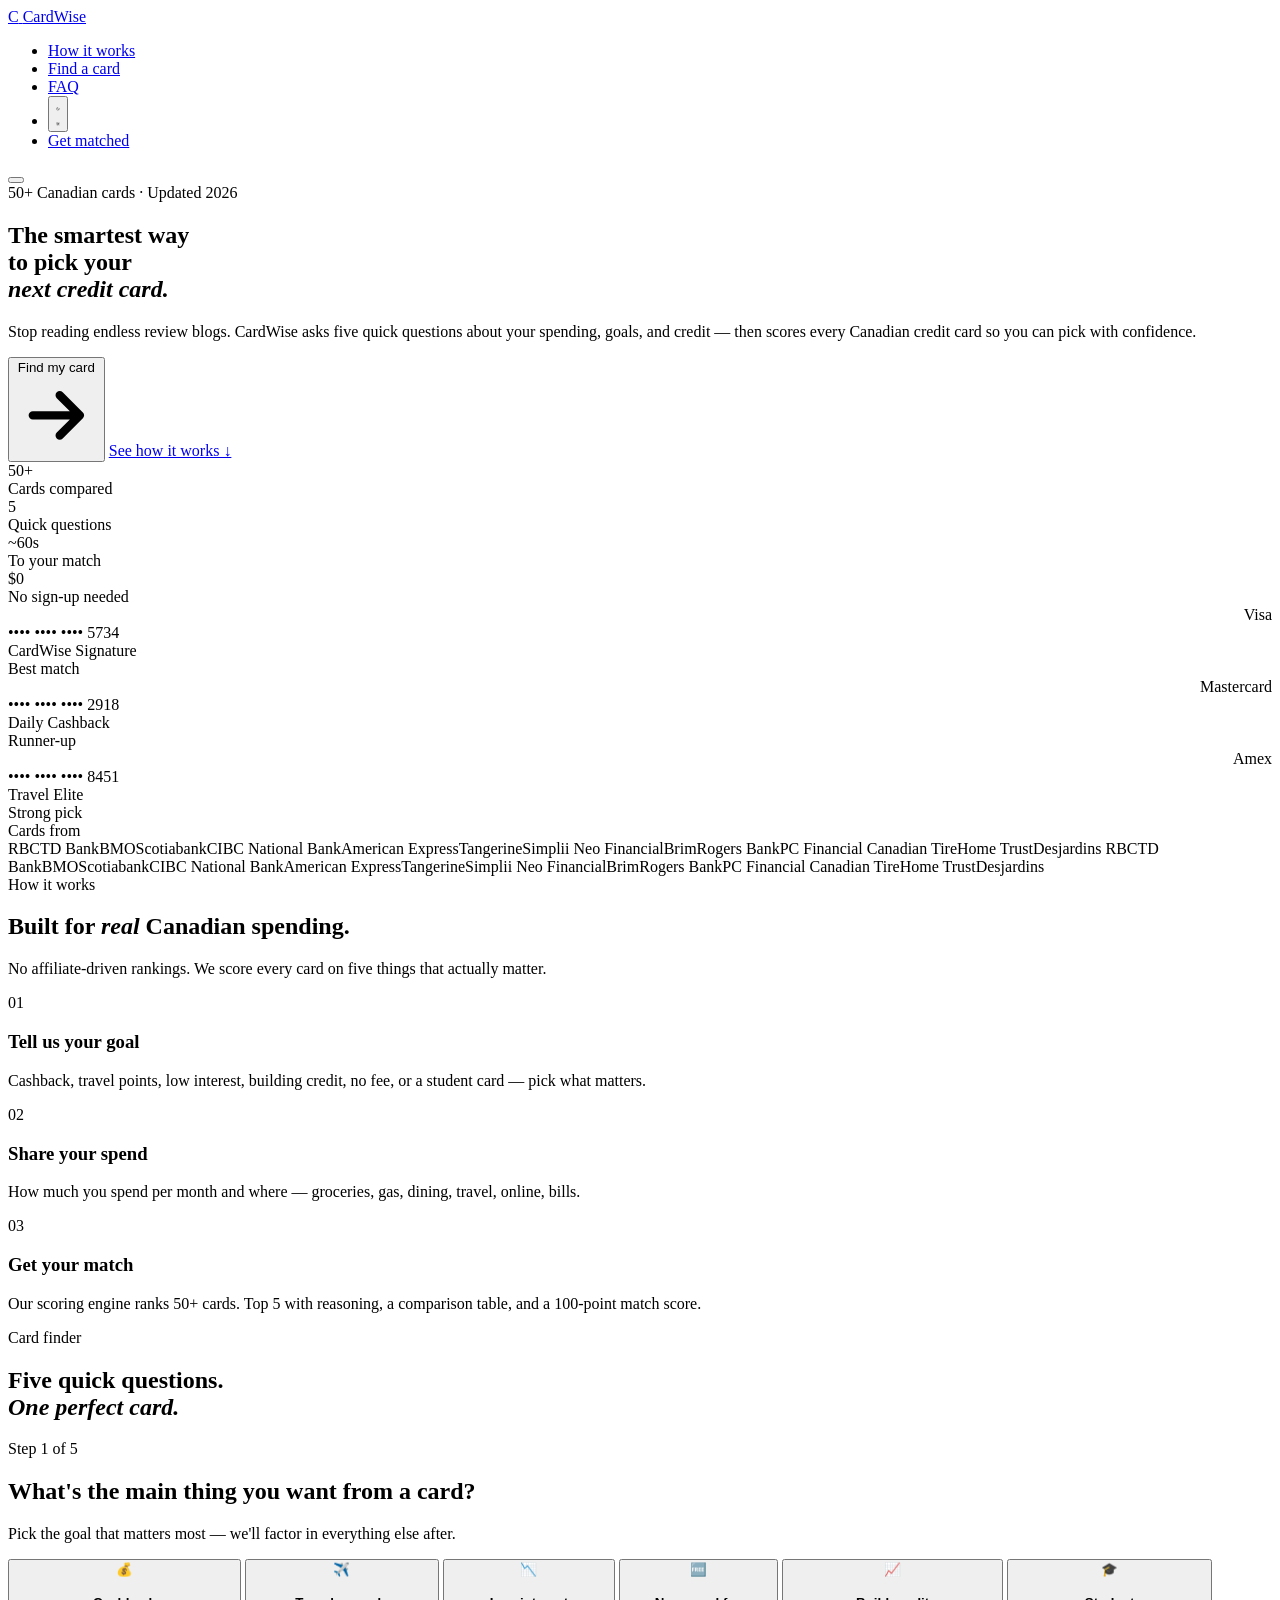
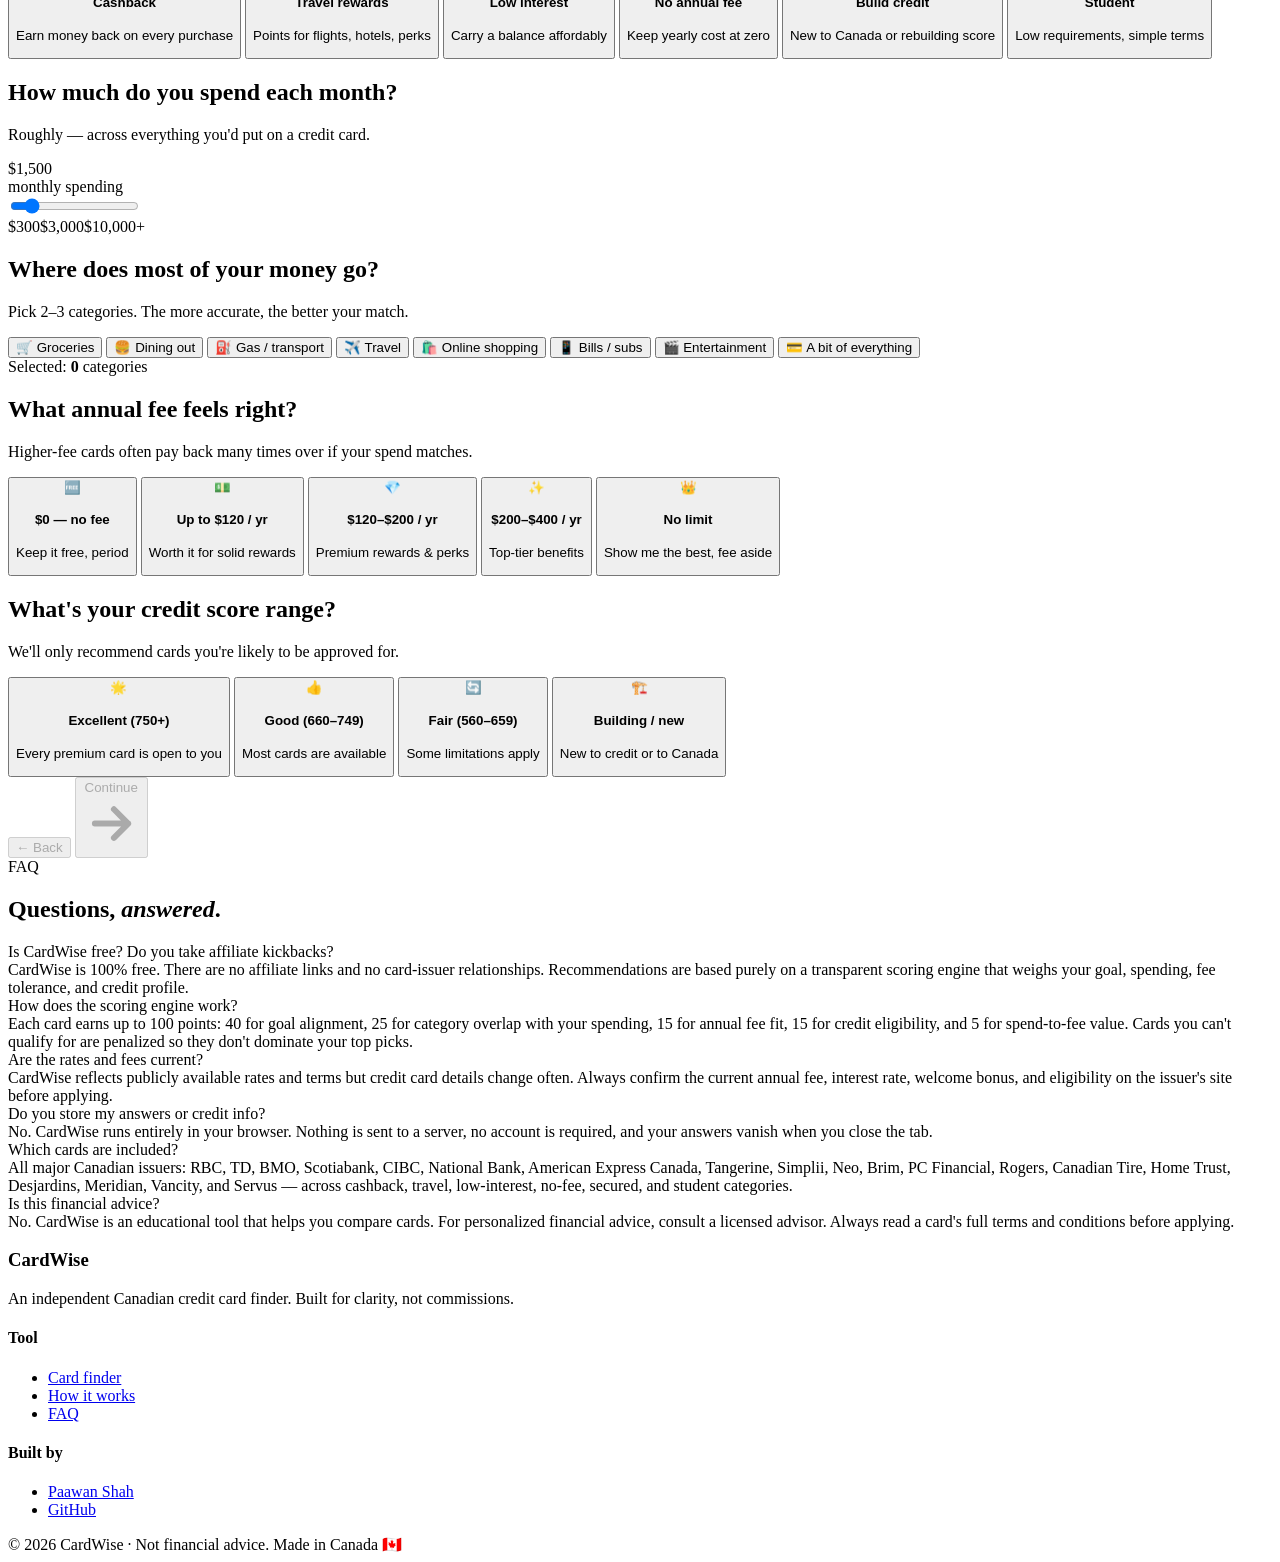
==== index.html @ 44379451 "Add landing page with 5-step wizard" ====
<!DOCTYPE html>
<html lang="en">
<head>
  <meta charset="UTF-8" />
  <meta name="viewport" content="width=device-width, initial-scale=1.0" />
  <title>CardWise — Find your perfect Canadian credit card</title>
  <meta name="description" content="CardWise pairs Canadians with the right credit card in minutes. Compare cashback, travel rewards, low interest, and no-fee cards across 50+ Canadian issuers." />
  <meta name="theme-color" content="#fbf8f3" media="(prefers-color-scheme: light)" />
  <meta name="theme-color" content="#0e0e12" media="(prefers-color-scheme: dark)" />
  <meta property="og:title" content="CardWise — Find your perfect Canadian credit card" />
  <meta property="og:description" content="A 5-step quiz that scores 50+ Canadian credit cards against your spending, goals, and credit profile." />
  <meta property="og:type" content="website" />

  <link rel="icon" type="image/svg+xml" href="favicon.svg" />

  <link rel="preconnect" href="https://fonts.googleapis.com" />
  <link rel="preconnect" href="https://fonts.gstatic.com" crossorigin />
  <link href="https://fonts.googleapis.com/css2?family=Fraunces:ital,wght@0,400;0,500;0,600;1,400;1,500&family=Inter:wght@400;500;600;700&family=JetBrains+Mono:wght@400;500&display=swap" rel="stylesheet" />

  <link rel="stylesheet" href="styles.css" />
</head>
<body>
  <div class="blob blob-1"></div>
  <div class="blob blob-2"></div>
  <div class="blob blob-3"></div>

  <!-- ============ NAV ============ -->
  <header class="nav">
    <div class="nav-inner">
      <a href="#" class="brand">
        <span class="brand-mark">C</span>
        <span>CardWise</span>
      </a>

      <nav>
        <ul class="nav-links" id="navLinks">
          <li><a href="#how">How it works</a></li>
          <li><a href="#wizard">Find a card</a></li>
          <li><a href="#faq">FAQ</a></li>
          <li>
            <button class="theme-toggle" id="themeToggle" aria-label="Toggle dark mode">
              <svg class="moon" viewBox="0 0 24 24" fill="none" stroke="currentColor" stroke-width="2" stroke-linecap="round" stroke-linejoin="round"><path d="M21 12.79A9 9 0 1 1 11.21 3 7 7 0 0 0 21 12.79z"/></svg>
              <svg class="sun" viewBox="0 0 24 24" fill="none" stroke="currentColor" stroke-width="2" stroke-linecap="round" stroke-linejoin="round"><circle cx="12" cy="12" r="4"/><path d="M12 2v2M12 20v2M4.93 4.93l1.41 1.41M17.66 17.66l1.41 1.41M2 12h2M20 12h2M4.93 19.07l1.41-1.41M17.66 6.34l1.41-1.41"/></svg>
            </button>
          </li>
          <li><a href="#wizard" class="nav-cta" data-scroll="wizard">Get matched</a></li>
        </ul>
      </nav>

      <button class="menu-btn" id="menuBtn" aria-label="Open menu">
        <span></span><span></span><span></span>
      </button>
    </div>
  </header>

  <!-- ============ HERO ============ -->
  <section class="hero container">
    <div class="hero-grid">
      <div>
        <span class="hero-eyebrow">
          <span class="dot"></span> 50+ Canadian cards · Updated 2026
        </span>
        <h1>The smartest way<br/>to pick your<br/><em>next credit card.</em></h1>
        <p class="lead">
          Stop reading endless review blogs. CardWise asks five quick questions about your spending, goals, and credit — then scores every Canadian credit card so you can pick with confidence.
        </p>
        <div class="hero-actions">
          <button class="btn-primary" data-scroll="wizard">
            Find my card
            <svg viewBox="0 0 24 24" fill="none" stroke="currentColor" stroke-width="2.5" stroke-linecap="round" stroke-linejoin="round"><path d="M5 12h14M13 6l6 6-6 6"/></svg>
          </button>
          <a href="#how" class="btn-ghost">See how it works ↓</a>
        </div>
        <div class="hero-stats">
          <div class="stat"><div class="num">50+</div><div class="label">Cards compared</div></div>
          <div class="stat"><div class="num">5</div><div class="label">Quick questions</div></div>
          <div class="stat"><div class="num">~60s</div><div class="label">To your match</div></div>
          <div class="stat"><div class="num">$0</div><div class="label">No sign-up needed</div></div>
        </div>
      </div>

      <div class="card-stack">
        <div class="cc">
          <div style="display:flex;justify-content:space-between;align-items:flex-start;">
            <div class="cc-chip"></div>
            <div class="cc-net">Visa</div>
          </div>
          <div class="cc-num">•••• •••• •••• 5734</div>
          <div>
            <div class="cc-name">CardWise Signature</div>
            <div class="cc-issuer">Best match</div>
          </div>
        </div>
        <div class="cc">
          <div style="display:flex;justify-content:space-between;align-items:flex-start;">
            <div class="cc-chip"></div>
            <div class="cc-net">Mastercard</div>
          </div>
          <div class="cc-num">•••• •••• •••• 2918</div>
          <div>
            <div class="cc-name">Daily Cashback</div>
            <div class="cc-issuer">Runner-up</div>
          </div>
        </div>
        <div class="cc">
          <div style="display:flex;justify-content:space-between;align-items:flex-start;">
            <div class="cc-chip"></div>
            <div class="cc-net">Amex</div>
          </div>
          <div class="cc-num">•••• •••• •••• 8451</div>
          <div>
            <div class="cc-name">Travel Elite</div>
            <div class="cc-issuer">Strong pick</div>
          </div>
        </div>
      </div>
    </div>
  </section>

  <!-- ============ TRUST STRIP ============ -->
  <div class="trust">
    <div class="trust-inner">
      <span class="trust-label">Cards from</span>
      <div class="trust-marquee">
        <div class="trust-track">
          <span>RBC</span><span>TD Bank</span><span>BMO</span><span>Scotiabank</span><span>CIBC</span>
          <span>National Bank</span><span>American Express</span><span>Tangerine</span><span>Simplii</span>
          <span>Neo Financial</span><span>Brim</span><span>Rogers Bank</span><span>PC Financial</span>
          <span>Canadian Tire</span><span>Home Trust</span><span>Desjardins</span>
          <span>RBC</span><span>TD Bank</span><span>BMO</span><span>Scotiabank</span><span>CIBC</span>
          <span>National Bank</span><span>American Express</span><span>Tangerine</span><span>Simplii</span>
          <span>Neo Financial</span><span>Brim</span><span>Rogers Bank</span><span>PC Financial</span>
          <span>Canadian Tire</span><span>Home Trust</span><span>Desjardins</span>
        </div>
      </div>
    </div>
  </div>

  <!-- ============ HOW IT WORKS ============ -->
  <section class="section" id="how">
    <div class="container">
      <div class="section-head">
        <span class="section-tag">How it works</span>
        <h2>Built for <em>real</em> Canadian spending.</h2>
        <p>No affiliate-driven rankings. We score every card on five things that actually matter.</p>
      </div>
      <div class="steps-grid">
        <div class="step-card">
          <div class="num">01</div>
          <h3>Tell us your goal</h3>
          <p>Cashback, travel points, low interest, building credit, no fee, or a student card — pick what matters.</p>
        </div>
        <div class="step-card">
          <div class="num">02</div>
          <h3>Share your spend</h3>
          <p>How much you spend per month and where — groceries, gas, dining, travel, online, bills.</p>
        </div>
        <div class="step-card">
          <div class="num">03</div>
          <h3>Get your match</h3>
          <p>Our scoring engine ranks 50+ cards. Top 5 with reasoning, a comparison table, and a 100-point match score.</p>
        </div>
      </div>
    </div>
  </section>

  <!-- ============ WIZARD ============ -->
  <section class="wizard-section" id="wizard">
    <div class="container">
      <div class="section-head">
        <span class="section-tag">Card finder</span>
        <h2>Five quick questions.<br/><em>One perfect card.</em></h2>
      </div>

      <div class="wizard-shell">
        <div class="wizard-card" id="wizardSection">
          <div class="wizard-head">
            <span class="step-pill" id="stepLabel">Step 1 of 5</span>
            <div class="step-trail" id="stepTrail"></div>
          </div>

          <div class="wizard-body">
            <!-- Step 1: Goal -->
            <div class="wstep active" data-step="1">
              <h2>What's the main thing you want from a card?</h2>
              <p class="help">Pick the goal that matters most — we'll factor in everything else after.</p>
              <div class="tile-grid" data-tile-group="goal">
                <button type="button" class="tile" data-value="cashback"><span class="icon">💰</span><h4>Cashback</h4><p>Earn money back on every purchase</p></button>
                <button type="button" class="tile" data-value="travel"><span class="icon">✈️</span><h4>Travel rewards</h4><p>Points for flights, hotels, perks</p></button>
                <button type="button" class="tile" data-value="low_interest"><span class="icon">📉</span><h4>Low interest</h4><p>Carry a balance affordably</p></button>
                <button type="button" class="tile" data-value="no_fee"><span class="icon">🆓</span><h4>No annual fee</h4><p>Keep yearly cost at zero</p></button>
                <button type="button" class="tile" data-value="build_credit"><span class="icon">📈</span><h4>Build credit</h4><p>New to Canada or rebuilding score</p></button>
                <button type="button" class="tile" data-value="student"><span class="icon">🎓</span><h4>Student</h4><p>Low requirements, simple terms</p></button>
              </div>
            </div>

            <!-- Step 2: Spend -->
            <div class="wstep" data-step="2">
              <h2>How much do you spend each month?</h2>
              <p class="help">Roughly — across everything you'd put on a credit card.</p>
              <div class="slider-block">
                <div class="figure" id="spendValue">$1,500</div>
                <div class="figure-label">monthly spending</div>
                <input type="range" min="300" max="10000" step="100" value="1500" class="range" id="spendRange" />
                <div class="slider-marks"><span>$300</span><span>$3,000</span><span>$10,000+</span></div>
              </div>
            </div>

            <!-- Step 3: Categories -->
            <div class="wstep" data-step="3">
              <h2>Where does most of your money go?</h2>
              <p class="help">Pick 2–3 categories. The more accurate, the better your match.</p>
              <div class="chip-grid" data-chip-group="categories">
                <button type="button" class="chip" data-value="groceries"><span class="icon">🛒</span> Groceries</button>
                <button type="button" class="chip" data-value="dining"><span class="icon">🍔</span> Dining out</button>
                <button type="button" class="chip" data-value="gas"><span class="icon">⛽</span> Gas / transport</button>
                <button type="button" class="chip" data-value="travel"><span class="icon">✈️</span> Travel</button>
                <button type="button" class="chip" data-value="online"><span class="icon">🛍️</span> Online shopping</button>
                <button type="button" class="chip" data-value="bills"><span class="icon">📱</span> Bills / subs</button>
                <button type="button" class="chip" data-value="entertainment"><span class="icon">🎬</span> Entertainment</button>
                <button type="button" class="chip" data-value="general"><span class="icon">💳</span> A bit of everything</button>
              </div>
              <div class="chip-counter">Selected: <b id="chipCount">0</b> categories</div>
            </div>

            <!-- Step 4: Fee -->
            <div class="wstep" data-step="4">
              <h2>What annual fee feels right?</h2>
              <p class="help">Higher-fee cards often pay back many times over if your spend matches.</p>
              <div class="tile-grid" data-tile-group="fee">
                <button type="button" class="tile" data-value="0"><span class="icon">🆓</span><h4>$0 — no fee</h4><p>Keep it free, period</p></button>
                <button type="button" class="tile" data-value="120"><span class="icon">💵</span><h4>Up to $120 / yr</h4><p>Worth it for solid rewards</p></button>
                <button type="button" class="tile" data-value="200"><span class="icon">💎</span><h4>$120–$200 / yr</h4><p>Premium rewards & perks</p></button>
                <button type="button" class="tile" data-value="400"><span class="icon">✨</span><h4>$200–$400 / yr</h4><p>Top-tier benefits</p></button>
                <button type="button" class="tile" data-value="999"><span class="icon">👑</span><h4>No limit</h4><p>Show me the best, fee aside</p></button>
              </div>
            </div>

            <!-- Step 5: Credit -->
            <div class="wstep" data-step="5">
              <h2>What's your credit score range?</h2>
              <p class="help">We'll only recommend cards you're likely to be approved for.</p>
              <div class="tile-grid" data-tile-group="credit">
                <button type="button" class="tile" data-value="excellent"><span class="icon">🌟</span><h4>Excellent (750+)</h4><p>Every premium card is open to you</p></button>
                <button type="button" class="tile" data-value="good"><span class="icon">👍</span><h4>Good (660–749)</h4><p>Most cards are available</p></button>
                <button type="button" class="tile" data-value="fair"><span class="icon">🔄</span><h4>Fair (560–659)</h4><p>Some limitations apply</p></button>
                <button type="button" class="tile" data-value="building"><span class="icon">🏗️</span><h4>Building / new</h4><p>New to credit or to Canada</p></button>
              </div>
            </div>
          </div>

          <div class="wizard-foot">
            <button class="btn-back-w" id="backBtn" disabled>← Back</button>
            <button class="btn-next-w" id="nextBtn" disabled>
              Continue
              <svg viewBox="0 0 24 24" fill="none" stroke="currentColor" stroke-width="2.5" stroke-linecap="round" stroke-linejoin="round"><path d="M5 12h14M13 6l6 6-6 6"/></svg>
            </button>
          </div>
        </div>

        <!-- Results -->
        <div class="results-section" id="resultsSection"></div>
      </div>
    </div>
  </section>

  <!-- ============ FAQ ============ -->
  <section class="section" id="faq">
    <div class="container">
      <div class="section-head">
        <span class="section-tag">FAQ</span>
        <h2>Questions, <em>answered</em>.</h2>
      </div>
      <div class="faq-grid">
        <div class="faq-item">
          <div class="faq-q">Is CardWise free? Do you take affiliate kickbacks?</div>
          <div class="faq-a">CardWise is 100% free. There are no affiliate links and no card-issuer relationships. Recommendations are based purely on a transparent scoring engine that weighs your goal, spending, fee tolerance, and credit profile.</div>
        </div>
        <div class="faq-item">
          <div class="faq-q">How does the scoring engine work?</div>
          <div class="faq-a">Each card earns up to 100 points: 40 for goal alignment, 25 for category overlap with your spending, 15 for annual fee fit, 15 for credit eligibility, and 5 for spend-to-fee value. Cards you can't qualify for are penalized so they don't dominate your top picks.</div>
        </div>
        <div class="faq-item">
          <div class="faq-q">Are the rates and fees current?</div>
          <div class="faq-a">CardWise reflects publicly available rates and terms but credit card details change often. Always confirm the current annual fee, interest rate, welcome bonus, and eligibility on the issuer's site before applying.</div>
        </div>
        <div class="faq-item">
          <div class="faq-q">Do you store my answers or credit info?</div>
          <div class="faq-a">No. CardWise runs entirely in your browser. Nothing is sent to a server, no account is required, and your answers vanish when you close the tab.</div>
        </div>
        <div class="faq-item">
          <div class="faq-q">Which cards are included?</div>
          <div class="faq-a">All major Canadian issuers: RBC, TD, BMO, Scotiabank, CIBC, National Bank, American Express Canada, Tangerine, Simplii, Neo, Brim, PC Financial, Rogers, Canadian Tire, Home Trust, Desjardins, Meridian, Vancity, and Servus — across cashback, travel, low-interest, no-fee, secured, and student categories.</div>
        </div>
        <div class="faq-item">
          <div class="faq-q">Is this financial advice?</div>
          <div class="faq-a">No. CardWise is an educational tool that helps you compare cards. For personalized financial advice, consult a licensed advisor. Always read a card's full terms and conditions before applying.</div>
        </div>
      </div>
    </div>
  </section>

  <!-- ============ FOOTER ============ -->
  <footer>
    <div class="container">
      <div class="footer-grid">
        <div class="footer-brand">
          <h3>CardWise</h3>
          <p>An independent Canadian credit card finder. Built for clarity, not commissions.</p>
        </div>
        <div class="footer-col">
          <h4>Tool</h4>
          <ul>
            <li><a href="#wizard">Card finder</a></li>
            <li><a href="#how">How it works</a></li>
            <li><a href="#faq">FAQ</a></li>
          </ul>
        </div>
        <div class="footer-col">
          <h4>Built by</h4>
          <ul>
            <li><a href="https://paawanshah.com">Paawan Shah</a></li>
            <li><a href="https://github.com/paawan99" target="_blank" rel="noopener">GitHub</a></li>
          </ul>
        </div>
      </div>
      <div class="footer-bottom">
        <span>© 2026 CardWise · Not financial advice.</span>
        <span>Made in Canada 🇨🇦</span>
      </div>
    </div>
  </footer>

  <script src="data.js"></script>
  <script src="app.js"></script>
</body>
</html>
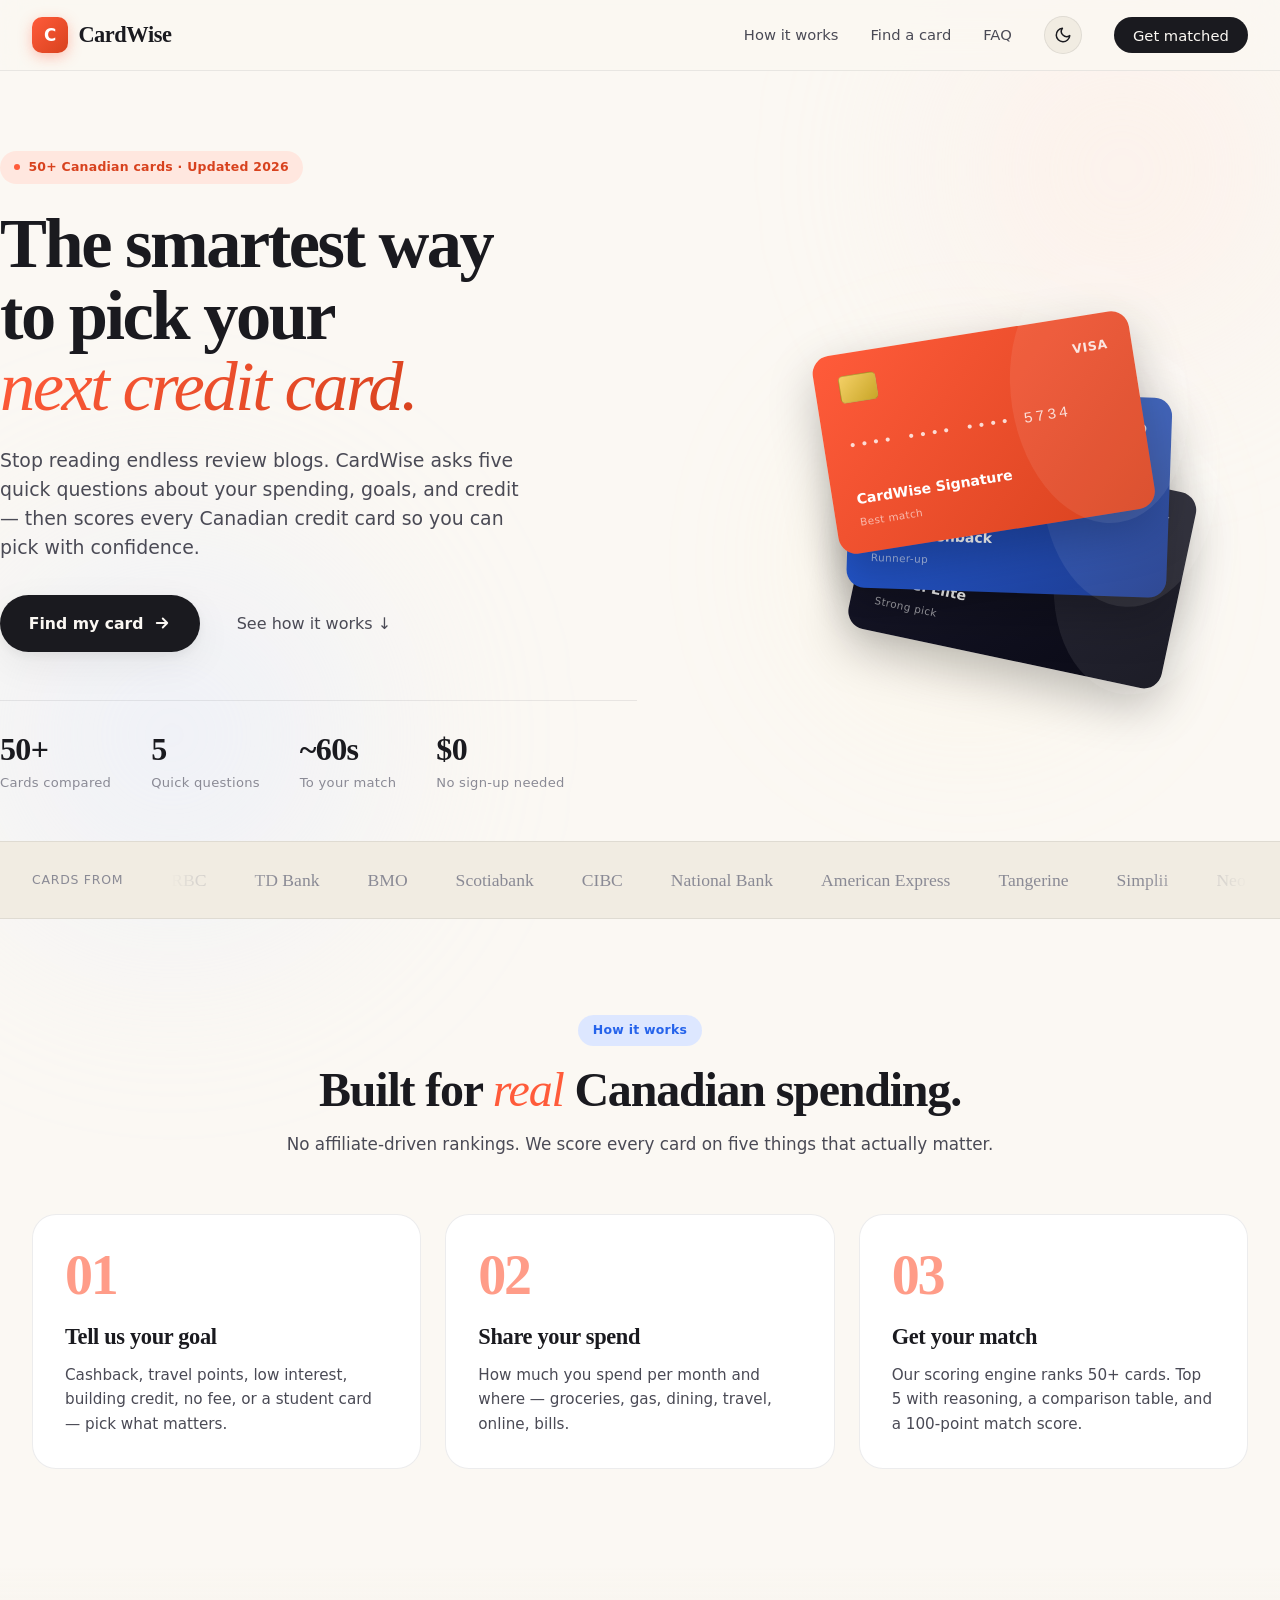
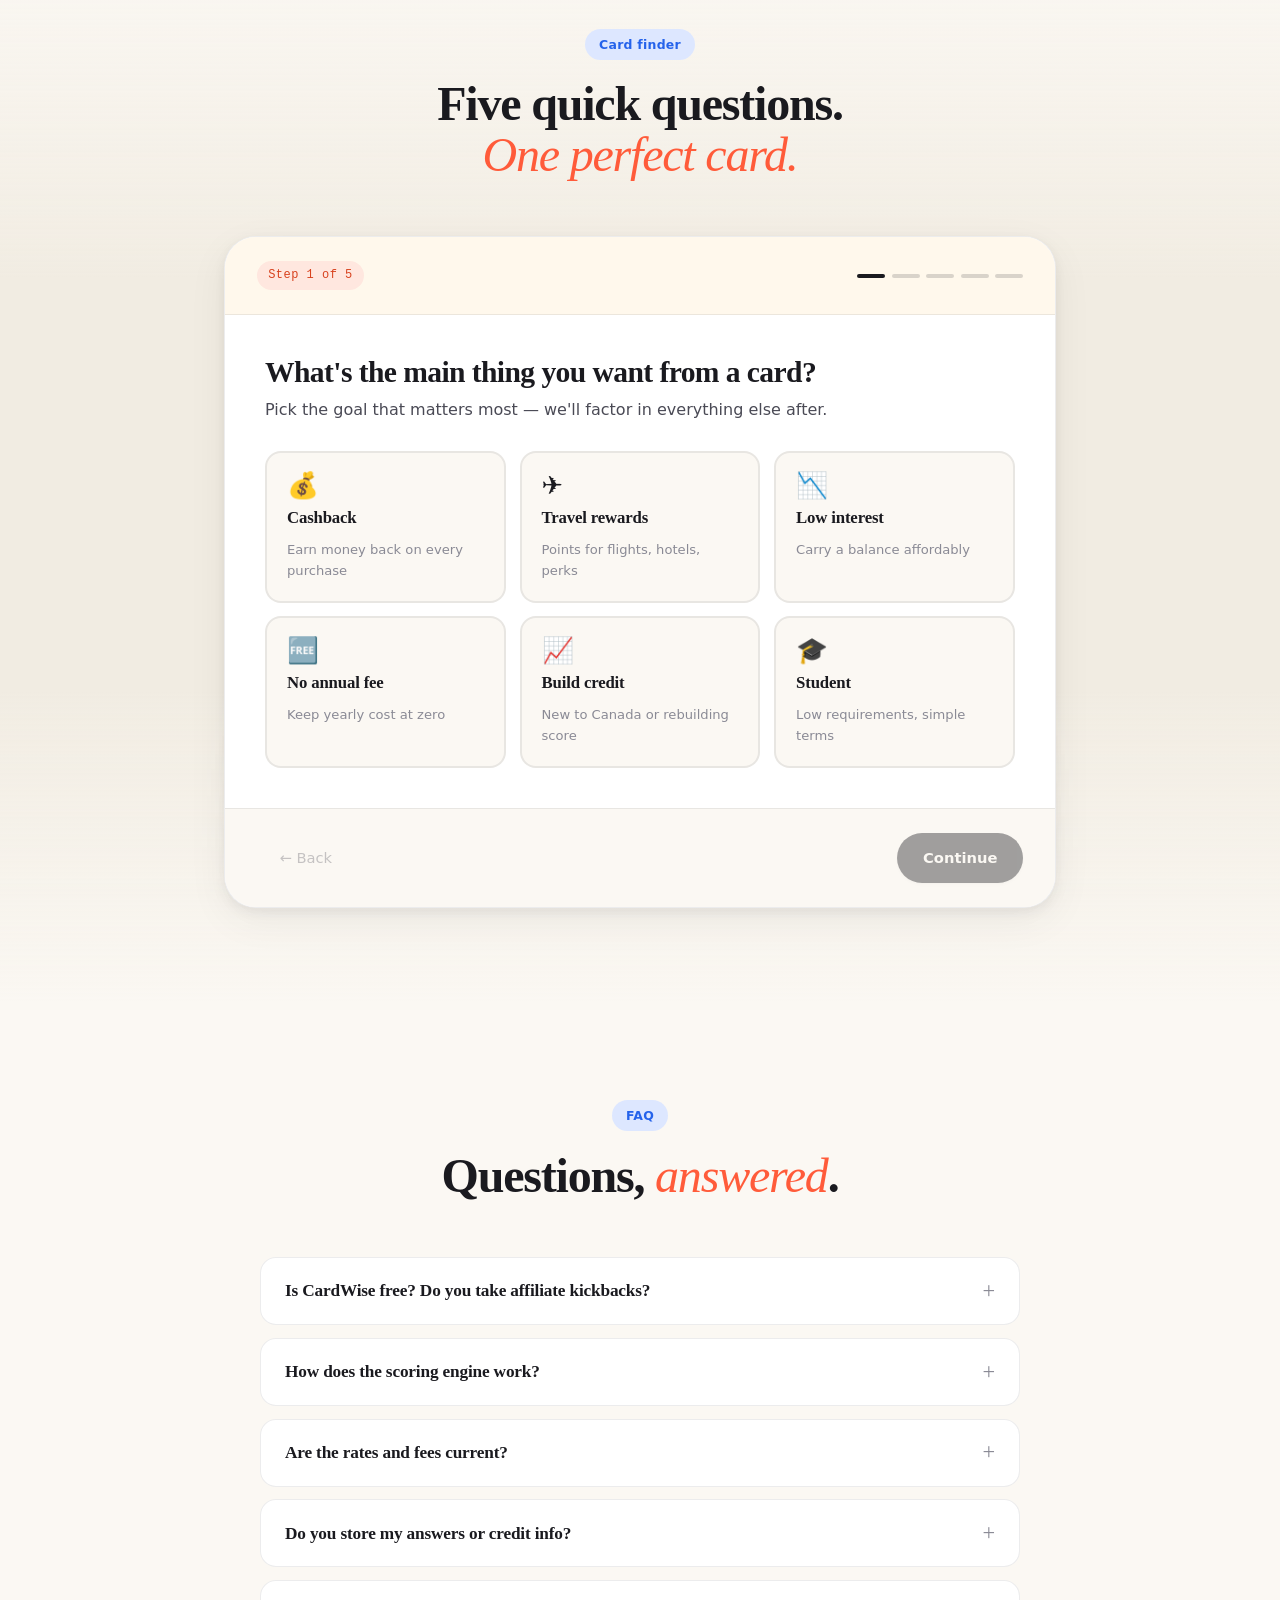
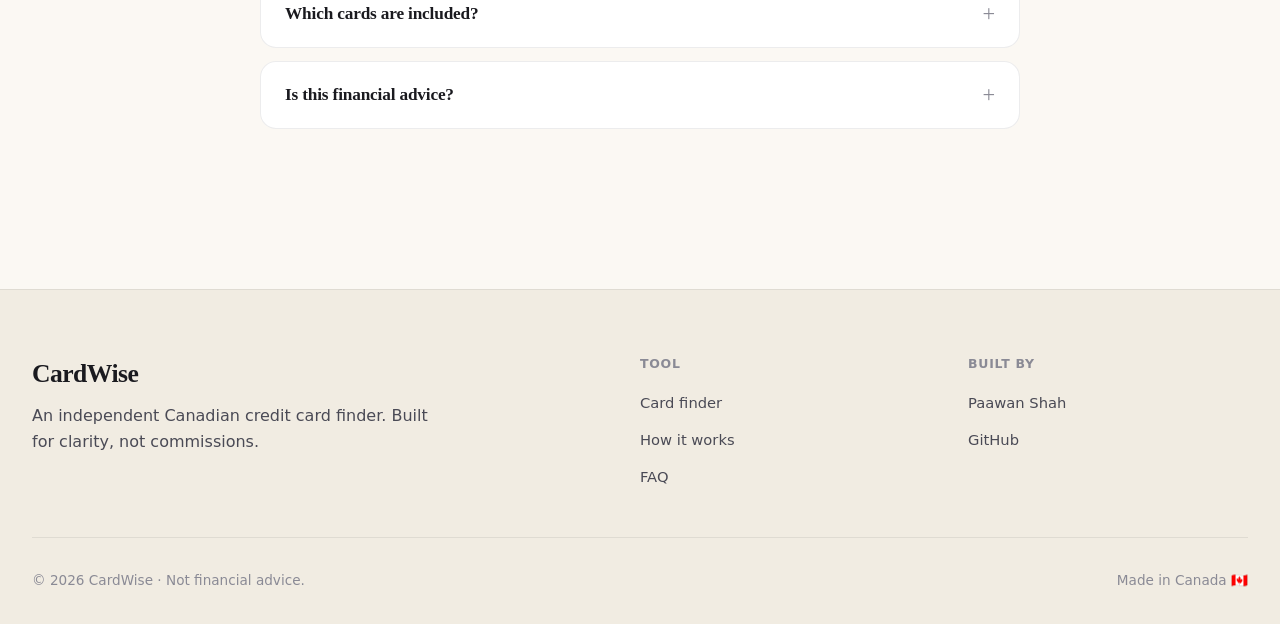
==== commit 44d0b0fa: "Fix footer link to paawanshah99.com" ====
--- a/index.html
+++ b/index.html
@@ -319,7 +319,7 @@
         <div class="footer-col">
           <h4>Built by</h4>
           <ul>
-            <li><a href="https://paawanshah.com">Paawan Shah</a></li>
+            <li><a href="https://paawanshah99.com">Paawan Shah</a></li>
             <li><a href="https://github.com/paawan99" target="_blank" rel="noopener">GitHub</a></li>
           </ul>
         </div>
--- a/styles.css
+++ b/styles.css
@@ -0,0 +1,665 @@
+/* ========================================================================
+   CardWise — Standalone Credit Card Finder
+   Redesigned UI: warm-light editorial theme + glassmorphism + dark mode
+   ======================================================================== */
+
+:root {
+  /* Light palette (default) */
+  --bg: #fbf8f3;
+  --bg-elev: #ffffff;
+  --bg-soft: #f1ece2;
+  --bg-tint: #fff8ec;
+  --ink: #1a1a1f;
+  --ink-soft: #4a4a55;
+  --ink-mute: #8a8a95;
+  --line: rgba(20, 20, 25, 0.08);
+  --line-strong: rgba(20, 20, 25, 0.16);
+
+  --brand: #ff5b3a;          /* warm coral */
+  --brand-deep: #d8421e;
+  --brand-soft: #ffe7df;
+  --accent: #2563eb;         /* royal blue */
+  --accent-soft: #dde7ff;
+  --gold: #b88a00;
+  --green: #14924d;
+  --green-soft: #d8f1e2;
+
+  --shadow-sm: 0 1px 2px rgba(20,20,25,0.05), 0 2px 6px rgba(20,20,25,0.04);
+  --shadow-md: 0 4px 12px rgba(20,20,25,0.06), 0 12px 40px rgba(20,20,25,0.06);
+  --shadow-lg: 0 12px 32px rgba(20,20,25,0.08), 0 24px 64px rgba(20,20,25,0.10);
+
+  --radius-sm: 10px;
+  --radius-md: 16px;
+  --radius-lg: 24px;
+  --radius-xl: 32px;
+
+  --font-display: "Fraunces", "Georgia", serif;
+  --font-body: "Inter", system-ui, -apple-system, "Segoe UI", sans-serif;
+  --font-mono: "JetBrains Mono", "SF Mono", monospace;
+
+  --t: cubic-bezier(0.2, 0.8, 0.2, 1);
+
+  --container: 1280px;
+}
+
+[data-theme="dark"] {
+  --bg: #0e0e12;
+  --bg-elev: #17171c;
+  --bg-soft: #1d1d24;
+  --bg-tint: #221d1a;
+  --ink: #ececf1;
+  --ink-soft: #a8a8b3;
+  --ink-mute: #686872;
+  --line: rgba(255,255,255,0.08);
+  --line-strong: rgba(255,255,255,0.16);
+  --brand-soft: #3a1c12;
+  --accent-soft: #16224a;
+  --green-soft: #143524;
+  --shadow-sm: 0 1px 2px rgba(0,0,0,0.6), 0 2px 6px rgba(0,0,0,0.4);
+  --shadow-md: 0 4px 12px rgba(0,0,0,0.5), 0 12px 40px rgba(0,0,0,0.4);
+  --shadow-lg: 0 12px 32px rgba(0,0,0,0.6), 0 24px 64px rgba(0,0,0,0.5);
+}
+
+/* ========== Reset & base ========== */
+*, *::before, *::after { margin: 0; padding: 0; box-sizing: border-box; }
+html { scroll-behavior: smooth; }
+body {
+  font-family: var(--font-body);
+  background: var(--bg);
+  color: var(--ink);
+  font-size: 16px;
+  line-height: 1.6;
+  -webkit-font-smoothing: antialiased;
+  text-rendering: optimizeLegibility;
+  overflow-x: hidden;
+  transition: background 0.4s var(--t), color 0.4s var(--t);
+}
+a { color: inherit; text-decoration: none; }
+button { font: inherit; cursor: pointer; border: none; background: none; color: inherit; }
+img, svg { display: block; max-width: 100%; }
+input, select, textarea { font: inherit; color: inherit; }
+
+::selection { background: var(--brand); color: #fff; }
+
+.container { max-width: var(--container); margin: 0 auto; padding: 0 2rem; }
+
+/* ========== Decorative blobs ========== */
+.blob {
+  position: fixed; border-radius: 50%; filter: blur(80px);
+  pointer-events: none; z-index: -1; opacity: 0.5;
+}
+.blob-1 { top: -10%; right: -8%; width: 520px; height: 520px; background: radial-gradient(circle, var(--brand-soft) 0%, transparent 70%); }
+.blob-2 { bottom: -15%; left: -10%; width: 600px; height: 600px; background: radial-gradient(circle, var(--accent-soft) 0%, transparent 70%); }
+.blob-3 { top: 40%; left: 60%; width: 400px; height: 400px; background: radial-gradient(circle, #fff0c2 0%, transparent 70%); opacity: 0.35; }
+[data-theme="dark"] .blob { opacity: 0.35; }
+
+/* ========== Navigation ========== */
+.nav {
+  position: sticky; top: 0; z-index: 100;
+  backdrop-filter: blur(20px) saturate(180%);
+  -webkit-backdrop-filter: blur(20px) saturate(180%);
+  background: color-mix(in srgb, var(--bg) 80%, transparent);
+  border-bottom: 1px solid var(--line);
+}
+.nav-inner {
+  display: flex; justify-content: space-between; align-items: center;
+  max-width: var(--container); margin: 0 auto;
+  padding: 1rem 2rem;
+}
+.brand {
+  display: flex; align-items: center; gap: 0.65rem;
+  font-family: var(--font-display); font-weight: 700; font-size: 1.4rem;
+  letter-spacing: -0.02em;
+}
+.brand-mark {
+  width: 36px; height: 36px; border-radius: 10px;
+  background: linear-gradient(135deg, var(--brand) 0%, var(--brand-deep) 100%);
+  display: grid; place-items: center; color: #fff; font-weight: 700;
+  font-family: var(--font-body); font-size: 1.05rem;
+  box-shadow: 0 4px 14px rgba(255, 91, 58, 0.35);
+}
+.nav-links { display: flex; gap: 2rem; align-items: center; list-style: none; }
+.nav-links a {
+  font-size: 0.92rem; font-weight: 500; color: var(--ink-soft);
+  transition: color 0.2s var(--t);
+}
+.nav-links a:hover { color: var(--ink); }
+.nav-cta {
+  padding: 0.6rem 1.2rem; border-radius: 999px;
+  background: var(--ink); color: var(--bg) !important;
+  font-weight: 600; font-size: 0.88rem;
+  transition: transform 0.2s var(--t), background 0.2s var(--t);
+}
+.nav-cta:hover { transform: translateY(-1px); background: var(--brand); }
+.theme-toggle {
+  width: 38px; height: 38px; border-radius: 50%;
+  background: var(--bg-soft); display: grid; place-items: center;
+  border: 1px solid var(--line); transition: all 0.3s var(--t);
+}
+.theme-toggle:hover { border-color: var(--line-strong); transform: rotate(15deg); }
+.theme-toggle svg { width: 18px; height: 18px; stroke: var(--ink); }
+.theme-toggle .sun { display: none; }
+.theme-toggle .moon { display: block; }
+[data-theme="dark"] .theme-toggle .sun { display: block; }
+[data-theme="dark"] .theme-toggle .moon { display: none; }
+
+.menu-btn { display: none; width: 32px; height: 32px; flex-direction: column; gap: 5px; }
+.menu-btn span { width: 100%; height: 2px; background: var(--ink); border-radius: 2px; transition: all 0.3s var(--t); }
+.menu-btn.open span:nth-child(1) { transform: translateY(7px) rotate(45deg); }
+.menu-btn.open span:nth-child(2) { opacity: 0; }
+.menu-btn.open span:nth-child(3) { transform: translateY(-7px) rotate(-45deg); }
+
+/* ========== Hero ========== */
+.hero { padding: 5rem 0 3rem; position: relative; }
+.hero-grid { display: grid; grid-template-columns: 1.1fr 1fr; gap: 4rem; align-items: center; }
+.hero-eyebrow {
+  display: inline-flex; align-items: center; gap: 0.5rem;
+  padding: 0.4rem 0.9rem; border-radius: 999px;
+  background: var(--brand-soft); color: var(--brand-deep);
+  font-size: 0.78rem; font-weight: 600;
+  letter-spacing: 0.02em; margin-bottom: 1.5rem;
+}
+.hero-eyebrow .dot { width: 6px; height: 6px; border-radius: 50%; background: var(--brand); animation: pulse 2s infinite; }
+@keyframes pulse { 0%,100%{opacity:1} 50%{opacity:0.4} }
+[data-theme="dark"] .hero-eyebrow { color: #ffb29a; }
+
+.hero h1 {
+  font-family: var(--font-display);
+  font-size: clamp(2.6rem, 5.5vw, 4.6rem);
+  font-weight: 600; line-height: 1.02;
+  letter-spacing: -0.035em; margin-bottom: 1.4rem;
+}
+.hero h1 em {
+  font-style: italic; font-weight: 400;
+  background: linear-gradient(135deg, var(--brand) 0%, var(--brand-deep) 100%);
+  -webkit-background-clip: text; background-clip: text;
+  -webkit-text-fill-color: transparent;
+}
+.hero p.lead {
+  font-size: 1.18rem; color: var(--ink-soft); max-width: 540px;
+  margin-bottom: 2rem; line-height: 1.55;
+}
+.hero-actions { display: flex; gap: 0.9rem; flex-wrap: wrap; align-items: center; }
+.btn-primary {
+  display: inline-flex; align-items: center; gap: 0.6rem;
+  padding: 1rem 1.8rem; border-radius: 999px;
+  background: var(--ink); color: var(--bg);
+  font-weight: 600; font-size: 0.98rem;
+  transition: all 0.25s var(--t);
+  box-shadow: var(--shadow-md);
+}
+.btn-primary:hover { transform: translateY(-2px); background: var(--brand); box-shadow: 0 8px 24px rgba(255,91,58,0.35); }
+.btn-primary svg { width: 18px; height: 18px; transition: transform 0.25s var(--t); }
+.btn-primary:hover svg { transform: translateX(3px); }
+.btn-ghost {
+  padding: 1rem 1.4rem; border-radius: 999px;
+  font-weight: 500; color: var(--ink-soft);
+  transition: color 0.2s var(--t);
+}
+.btn-ghost:hover { color: var(--ink); }
+
+.hero-stats { display: flex; gap: 2.5rem; margin-top: 3rem; padding-top: 2rem; border-top: 1px solid var(--line); }
+.stat .num {
+  font-family: var(--font-display); font-weight: 600; font-size: 2rem;
+  letter-spacing: -0.02em; line-height: 1;
+}
+.stat .label { font-size: 0.82rem; color: var(--ink-mute); margin-top: 0.4rem; letter-spacing: 0.02em; }
+
+/* Hero card stack */
+.card-stack { position: relative; height: 480px; perspective: 1200px; }
+.card-stack .cc {
+  position: absolute; top: 50%; left: 50%;
+  width: 320px; height: 200px; border-radius: 18px;
+  padding: 1.4rem 1.5rem; color: #fff;
+  display: flex; flex-direction: column; justify-content: space-between;
+  transform-origin: center;
+  box-shadow: 0 18px 48px rgba(0,0,0,0.25);
+  transition: transform 0.6s var(--t), box-shadow 0.6s var(--t);
+  font-family: var(--font-body);
+}
+.card-stack .cc::before {
+  content: ''; position: absolute; top: -25%; right: -15%;
+  width: 55%; height: 130%; border-radius: 50%;
+  background: rgba(255,255,255,0.08);
+}
+.card-stack .cc:nth-child(1) {
+  background: linear-gradient(135deg, #ff5b3a 0%, #d8421e 100%);
+  transform: translate(-50%, -50%) rotate(-9deg) translateY(-40px);
+  z-index: 3;
+}
+.card-stack .cc:nth-child(2) {
+  background: linear-gradient(135deg, #2563eb 0%, #1e3a8a 100%);
+  transform: translate(-50%, -50%) rotate(2deg) translateX(20px) translateY(20px);
+  z-index: 2;
+}
+.card-stack .cc:nth-child(3) {
+  background: linear-gradient(135deg, #1a1a2e 0%, #0a0a15 100%);
+  transform: translate(-50%, -50%) rotate(12deg) translateX(50px) translateY(80px);
+  z-index: 1;
+}
+.card-stack:hover .cc:nth-child(1) { transform: translate(-50%, -50%) rotate(-12deg) translateY(-55px) translateX(-15px); }
+.card-stack:hover .cc:nth-child(2) { transform: translate(-50%, -50%) rotate(2deg) translateX(20px) translateY(20px) translateY(-5px); }
+.card-stack:hover .cc:nth-child(3) { transform: translate(-50%, -50%) rotate(15deg) translateX(70px) translateY(95px); }
+
+.cc-chip { width: 38px; height: 28px; border-radius: 5px;
+  background: linear-gradient(135deg, #f4d066 0%, #c9a628 100%); border: 1px solid rgba(0,0,0,0.15); }
+.cc-net { font-size: 0.78rem; font-weight: 700; letter-spacing: 0.05em; opacity: 0.85; text-transform: uppercase; }
+.cc-num { font-family: var(--font-mono); font-size: 0.95rem; opacity: 0.8; letter-spacing: 0.18em; }
+.cc-name { font-size: 0.88rem; font-weight: 600; }
+.cc-issuer { font-size: 0.65rem; opacity: 0.6; letter-spacing: 0.04em; margin-top: 0.2rem; }
+
+/* ========== Trust strip ========== */
+.trust {
+  padding: 1.5rem 0;
+  background: var(--bg-soft);
+  border-top: 1px solid var(--line);
+  border-bottom: 1px solid var(--line);
+  overflow: hidden;
+}
+.trust-inner { display: flex; align-items: center; gap: 3rem; max-width: var(--container); margin: 0 auto; padding: 0 2rem; }
+.trust-label { font-size: 0.78rem; color: var(--ink-mute); letter-spacing: 0.06em; text-transform: uppercase; flex-shrink: 0; }
+.trust-marquee {
+  flex: 1; overflow: hidden;
+  mask-image: linear-gradient(to right, transparent, #000 10%, #000 90%, transparent);
+  -webkit-mask-image: linear-gradient(to right, transparent, #000 10%, #000 90%, transparent);
+}
+.trust-track { display: flex; gap: 3rem; animation: marquee 28s linear infinite; width: max-content; }
+.trust-track span {
+  font-family: var(--font-display); font-size: 1.1rem; font-weight: 500;
+  color: var(--ink-mute); white-space: nowrap;
+}
+@keyframes marquee { from { transform: translateX(0); } to { transform: translateX(-50%); } }
+
+/* ========== Section ========== */
+section.section { padding: 6rem 0; }
+.section-head { text-align: center; max-width: 720px; margin: 0 auto 3.5rem; }
+.section-tag {
+  display: inline-block; padding: 0.35rem 0.9rem; border-radius: 999px;
+  background: var(--accent-soft); color: var(--accent);
+  font-size: 0.78rem; font-weight: 600; letter-spacing: 0.02em;
+  margin-bottom: 1.2rem;
+}
+[data-theme="dark"] .section-tag { color: #93b4ff; }
+.section-head h2 {
+  font-family: var(--font-display); font-weight: 600;
+  font-size: clamp(2rem, 4vw, 3rem); line-height: 1.05;
+  letter-spacing: -0.025em; margin-bottom: 1rem;
+}
+.section-head h2 em { font-style: italic; font-weight: 400; color: var(--brand); }
+.section-head p { color: var(--ink-soft); font-size: 1.05rem; }
+
+/* ========== How it works ========== */
+.steps-grid { display: grid; grid-template-columns: repeat(3, 1fr); gap: 1.5rem; }
+.step-card {
+  padding: 2rem; border-radius: var(--radius-lg);
+  background: var(--bg-elev); border: 1px solid var(--line);
+  position: relative; overflow: hidden;
+  transition: transform 0.3s var(--t), box-shadow 0.3s var(--t);
+}
+.step-card:hover { transform: translateY(-4px); box-shadow: var(--shadow-md); }
+.step-card .num {
+  font-family: var(--font-display); font-weight: 600; font-size: 3.5rem;
+  line-height: 1; color: var(--brand); opacity: 0.6;
+  letter-spacing: -0.04em; margin-bottom: 1rem;
+}
+.step-card h3 { font-family: var(--font-display); font-size: 1.4rem; font-weight: 600; margin-bottom: 0.5rem; letter-spacing: -0.015em; }
+.step-card p { color: var(--ink-soft); font-size: 0.95rem; }
+
+/* ========== Wizard ========== */
+.wizard-section {
+  padding: 4rem 0 6rem;
+  background: linear-gradient(180deg, transparent 0%, var(--bg-soft) 30%, var(--bg-soft) 70%, transparent 100%);
+}
+.wizard-shell {
+  max-width: 880px; margin: 0 auto; padding: 0 1.5rem;
+}
+.wizard-card {
+  background: var(--bg-elev); border-radius: var(--radius-xl);
+  border: 1px solid var(--line); box-shadow: var(--shadow-md);
+  overflow: hidden;
+}
+.wizard-head {
+  display: flex; justify-content: space-between; align-items: center;
+  padding: 1.5rem 2rem; border-bottom: 1px solid var(--line);
+  background: var(--bg-tint);
+}
+.wizard-head .step-pill {
+  font-family: var(--font-mono); font-size: 0.75rem; font-weight: 500;
+  color: var(--brand-deep); letter-spacing: 0.04em;
+  padding: 0.3rem 0.7rem; border-radius: 999px; background: var(--brand-soft);
+}
+[data-theme="dark"] .wizard-head .step-pill { color: #ffb29a; }
+.wizard-head .step-trail { display: flex; gap: 0.4rem; }
+.wizard-head .pip {
+  width: 28px; height: 4px; border-radius: 4px;
+  background: var(--line-strong); transition: background 0.4s var(--t);
+}
+.wizard-head .pip.done { background: var(--brand); }
+.wizard-head .pip.current { background: var(--ink); }
+
+.wizard-body { padding: 2.5rem; min-height: 380px; }
+.wstep { display: none; animation: stepIn 0.4s var(--t); }
+.wstep.active { display: block; }
+@keyframes stepIn { from { opacity: 0; transform: translateY(10px); } to { opacity: 1; transform: translateY(0); } }
+.wstep h2 {
+  font-family: var(--font-display); font-size: 1.85rem; font-weight: 600;
+  letter-spacing: -0.02em; line-height: 1.15; margin-bottom: 0.5rem;
+}
+.wstep .help { color: var(--ink-soft); margin-bottom: 1.8rem; }
+
+/* Tile grid (radio) */
+.tile-grid { display: grid; grid-template-columns: repeat(auto-fit, minmax(180px, 1fr)); gap: 0.85rem; }
+.tile {
+  padding: 1.25rem; border-radius: var(--radius-md);
+  background: var(--bg); border: 2px solid var(--line);
+  cursor: pointer; transition: all 0.25s var(--t);
+  display: flex; flex-direction: column; gap: 0.4rem; text-align: left;
+}
+.tile:hover { border-color: var(--line-strong); transform: translateY(-2px); }
+.tile.selected {
+  border-color: var(--brand); background: var(--brand-soft);
+  box-shadow: 0 6px 20px rgba(255,91,58,0.15);
+}
+.tile .icon { font-size: 1.6rem; line-height: 1; }
+.tile h4 { font-family: var(--font-display); font-size: 1.05rem; font-weight: 600; letter-spacing: -0.01em; }
+.tile p { font-size: 0.82rem; color: var(--ink-mute); }
+.tile.selected p { color: var(--brand-deep); }
+[data-theme="dark"] .tile.selected p { color: #ffb29a; }
+
+/* Chip grid (multi-select) */
+.chip-grid { display: flex; flex-wrap: wrap; gap: 0.6rem; }
+.chip {
+  display: inline-flex; align-items: center; gap: 0.5rem;
+  padding: 0.7rem 1.1rem; border-radius: 999px;
+  background: var(--bg); border: 2px solid var(--line);
+  font-weight: 500; font-size: 0.92rem;
+  cursor: pointer; transition: all 0.2s var(--t);
+}
+.chip:hover { border-color: var(--line-strong); }
+.chip.selected {
+  background: var(--ink); color: var(--bg); border-color: var(--ink);
+}
+.chip .icon { font-size: 1.05rem; }
+.chip-counter {
+  margin-top: 1rem; font-size: 0.85rem; color: var(--ink-mute);
+}
+.chip-counter b { color: var(--brand-deep); font-weight: 600; }
+[data-theme="dark"] .chip-counter b { color: #ffb29a; }
+
+/* Slider */
+.slider-block {
+  padding: 2rem; border-radius: var(--radius-lg);
+  background: var(--bg); border: 1px solid var(--line);
+  text-align: center; margin: 1rem 0;
+}
+.slider-block .figure {
+  font-family: var(--font-display); font-weight: 600;
+  font-size: clamp(2.4rem, 5vw, 3.5rem);
+  letter-spacing: -0.03em; line-height: 1;
+  color: var(--brand);
+}
+.slider-block .figure-label { font-size: 0.85rem; color: var(--ink-mute); margin-top: 0.4rem; letter-spacing: 0.02em; }
+.range {
+  width: 100%; -webkit-appearance: none; appearance: none;
+  height: 8px; border-radius: 4px; outline: none;
+  background: linear-gradient(to right, var(--brand) 0%, var(--brand) var(--pct, 12%), var(--line) var(--pct, 12%), var(--line) 100%);
+  margin-top: 1.5rem;
+}
+.range::-webkit-slider-thumb {
+  -webkit-appearance: none; appearance: none;
+  width: 26px; height: 26px; border-radius: 50%;
+  background: #fff; border: 3px solid var(--brand);
+  box-shadow: 0 4px 12px rgba(255,91,58,0.35);
+  cursor: pointer; transition: transform 0.15s var(--t);
+}
+.range::-webkit-slider-thumb:hover { transform: scale(1.1); }
+.range::-moz-range-thumb { width: 26px; height: 26px; border-radius: 50%; background: #fff; border: 3px solid var(--brand); cursor: pointer; }
+.slider-marks { display: flex; justify-content: space-between; font-size: 0.75rem; color: var(--ink-mute); margin-top: 0.6rem; font-family: var(--font-mono); }
+
+.wizard-foot {
+  display: flex; justify-content: space-between; align-items: center;
+  padding: 1.5rem 2rem; border-top: 1px solid var(--line);
+  background: var(--bg);
+}
+.btn-back-w {
+  padding: 0.7rem 1.4rem; border-radius: 999px;
+  color: var(--ink-soft); font-weight: 500; font-size: 0.92rem;
+  transition: color 0.2s var(--t);
+}
+.btn-back-w:hover:not(:disabled) { color: var(--ink); }
+.btn-back-w:disabled { opacity: 0.3; cursor: not-allowed; }
+.btn-next-w {
+  padding: 0.85rem 1.6rem; border-radius: 999px;
+  background: var(--ink); color: var(--bg);
+  font-weight: 600; font-size: 0.92rem;
+  display: inline-flex; align-items: center; gap: 0.5rem;
+  transition: all 0.25s var(--t); box-shadow: var(--shadow-sm);
+}
+.btn-next-w:hover:not(:disabled) { background: var(--brand); box-shadow: 0 6px 18px rgba(255,91,58,0.35); }
+.btn-next-w:disabled { opacity: 0.4; cursor: not-allowed; }
+.btn-next-w svg { width: 16px; height: 16px; }
+
+/* ========== Results ========== */
+.results-section { padding: 4rem 0 6rem; display: none; }
+.results-section.active { display: block; animation: stepIn 0.6s var(--t); }
+.results-head {
+  display: grid; grid-template-columns: 1fr auto; gap: 2rem; align-items: end;
+  margin-bottom: 3rem; padding-bottom: 2rem; border-bottom: 1px solid var(--line);
+}
+.results-head h2 {
+  font-family: var(--font-display); font-weight: 600;
+  font-size: clamp(2rem, 4vw, 2.8rem); letter-spacing: -0.03em; line-height: 1.05;
+}
+.results-head h2 em { font-style: italic; color: var(--brand); }
+.results-head p { color: var(--ink-soft); margin-top: 0.6rem; }
+.btn-restart {
+  padding: 0.8rem 1.4rem; border-radius: 999px;
+  border: 1px solid var(--line-strong); color: var(--ink-soft);
+  font-weight: 500; font-size: 0.88rem;
+  display: inline-flex; align-items: center; gap: 0.4rem;
+  transition: all 0.2s var(--t);
+}
+.btn-restart:hover { border-color: var(--ink); color: var(--ink); }
+
+.result-grid { display: grid; gap: 1.2rem; }
+.rcard {
+  display: grid; grid-template-columns: 320px 1fr;
+  gap: 2rem; align-items: start;
+  padding: 2rem; border-radius: var(--radius-lg);
+  background: var(--bg-elev); border: 1px solid var(--line);
+  position: relative; overflow: hidden;
+  transition: transform 0.25s var(--t), box-shadow 0.25s var(--t);
+}
+.rcard:hover { transform: translateY(-3px); box-shadow: var(--shadow-md); }
+.rcard.r1 { border: 2px solid var(--brand); background: linear-gradient(180deg, var(--brand-soft) 0%, var(--bg-elev) 35%); }
+.rcard.r2 { border: 2px solid var(--gold); }
+.rcard.r3 { border-left: 4px solid #cd7f32; }
+
+.rcard-rank {
+  position: absolute; top: 1.5rem; right: 1.5rem;
+  display: inline-flex; align-items: center; gap: 0.4rem;
+  font-size: 0.78rem; font-weight: 600; letter-spacing: 0.02em;
+  padding: 0.4rem 0.8rem; border-radius: 999px;
+  background: var(--bg); border: 1px solid var(--line);
+}
+.rcard.r1 .rcard-rank { background: var(--brand); color: #fff; border-color: var(--brand); }
+.rcard.r2 .rcard-rank { background: var(--gold); color: #fff; border-color: var(--gold); }
+
+.rcard-visual {
+  width: 100%; aspect-ratio: 1.585/1; max-width: 320px;
+  border-radius: 14px; padding: 1.2rem 1.4rem; color: #fff;
+  display: flex; flex-direction: column; justify-content: space-between;
+  position: relative; overflow: hidden;
+  box-shadow: 0 12px 32px rgba(0,0,0,0.25);
+}
+.rcard-visual::before {
+  content: ''; position: absolute; top: -25%; right: -15%;
+  width: 55%; height: 130%; border-radius: 50%;
+  background: rgba(255,255,255,0.07);
+}
+.rcard-visual .top { display: flex; justify-content: space-between; align-items: flex-start; }
+.rcard-visual .num { font-family: var(--font-mono); font-size: 0.9rem; opacity: 0.75; letter-spacing: 0.18em; }
+.rcard-visual .label { font-size: 0.85rem; font-weight: 600; line-height: 1.2; }
+.rcard-visual .iss { font-size: 0.65rem; opacity: 0.6; margin-top: 0.2rem; }
+
+.rcard-info h3 {
+  font-family: var(--font-display); font-size: 1.45rem; font-weight: 600;
+  letter-spacing: -0.02em; line-height: 1.15; padding-right: 6rem;
+}
+.rcard-info .issuer { color: var(--ink-mute); font-size: 0.92rem; margin: 0.25rem 0 1.2rem; }
+
+.metric-row {
+  display: grid; grid-template-columns: repeat(4, 1fr); gap: 0.75rem;
+  margin-bottom: 1.2rem;
+}
+.metric {
+  padding: 0.7rem 0.8rem; border-radius: var(--radius-sm);
+  background: var(--bg); border: 1px solid var(--line);
+}
+.metric .v { font-family: var(--font-display); font-weight: 600; font-size: 1.15rem; letter-spacing: -0.01em; line-height: 1.1; }
+.metric .l { font-size: 0.7rem; color: var(--ink-mute); margin-top: 0.15rem; letter-spacing: 0.04em; text-transform: uppercase; }
+.metric.green .v { color: var(--green); }
+
+.reason-box {
+  padding: 1rem 1.2rem; border-radius: var(--radius-sm);
+  background: var(--green-soft); border-left: 3px solid var(--green);
+  margin-bottom: 1rem;
+}
+.reason-box .h {
+  font-size: 0.72rem; font-weight: 700; text-transform: uppercase;
+  letter-spacing: 0.06em; color: var(--green); margin-bottom: 0.3rem;
+}
+.reason-box p { font-size: 0.92rem; color: var(--ink-soft); line-height: 1.55; }
+
+.welcome-line {
+  display: inline-flex; align-items: center; gap: 0.5rem;
+  font-size: 0.88rem; padding: 0.4rem 0.8rem; border-radius: 999px;
+  background: var(--accent-soft); color: var(--accent);
+  margin-bottom: 1rem;
+}
+[data-theme="dark"] .welcome-line { color: #93b4ff; }
+
+.pros-row { display: flex; flex-wrap: wrap; gap: 0.4rem; }
+.pro {
+  font-size: 0.78rem; padding: 0.3rem 0.7rem; border-radius: 999px;
+  background: var(--bg); border: 1px solid var(--line); color: var(--ink-soft);
+}
+
+/* Comparison */
+.compare-block {
+  margin-top: 3rem; padding: 2rem;
+  background: var(--bg-elev); border-radius: var(--radius-lg);
+  border: 1px solid var(--line); box-shadow: var(--shadow-sm);
+}
+.compare-block h3 {
+  font-family: var(--font-display); font-size: 1.45rem; font-weight: 600;
+  letter-spacing: -0.02em; margin-bottom: 1.2rem;
+}
+.compare-table-wrap { overflow-x: auto; -webkit-overflow-scrolling: touch; }
+.compare-table { width: 100%; border-collapse: collapse; font-size: 0.92rem; }
+.compare-table th, .compare-table td {
+  padding: 0.85rem 1rem; text-align: left; border-bottom: 1px solid var(--line);
+  white-space: nowrap;
+}
+.compare-table th {
+  font-size: 0.78rem; font-weight: 600; color: var(--ink-mute);
+  text-transform: uppercase; letter-spacing: 0.04em;
+}
+.compare-table td { color: var(--ink-soft); }
+.compare-table td.win { color: var(--brand-deep); font-weight: 600; }
+[data-theme="dark"] .compare-table td.win { color: #ff8366; }
+.compare-table tr:last-child td { border-bottom: none; }
+
+/* ========== FAQ ========== */
+.faq-grid { max-width: 760px; margin: 0 auto; display: flex; flex-direction: column; gap: 0.8rem; }
+.faq-item {
+  padding: 1.2rem 1.5rem; border-radius: var(--radius-md);
+  background: var(--bg-elev); border: 1px solid var(--line);
+  cursor: pointer; transition: border-color 0.25s var(--t);
+}
+.faq-item:hover { border-color: var(--line-strong); }
+.faq-q {
+  display: flex; justify-content: space-between; align-items: center;
+  font-family: var(--font-display); font-size: 1.08rem; font-weight: 600;
+  letter-spacing: -0.01em;
+}
+.faq-q::after { content: '+'; font-size: 1.4rem; font-weight: 300; color: var(--ink-mute); transition: transform 0.3s var(--t); line-height: 1; }
+.faq-item.open .faq-q::after { transform: rotate(45deg); }
+.faq-a {
+  max-height: 0; overflow: hidden;
+  color: var(--ink-soft); font-size: 0.95rem; line-height: 1.65;
+  transition: max-height 0.4s var(--t), margin-top 0.3s var(--t);
+}
+.faq-item.open .faq-a { max-height: 320px; margin-top: 0.7rem; }
+
+/* ========== Footer ========== */
+footer {
+  margin-top: 4rem; padding: 4rem 0 2rem;
+  border-top: 1px solid var(--line); background: var(--bg-soft);
+}
+.footer-grid {
+  display: grid; grid-template-columns: 2fr 1fr 1fr;
+  gap: 3rem; margin-bottom: 3rem;
+}
+.footer-brand h3 { font-family: var(--font-display); font-size: 1.6rem; font-weight: 600; letter-spacing: -0.02em; margin-bottom: 0.5rem; }
+.footer-brand p { color: var(--ink-soft); max-width: 420px; }
+.footer-col h4 { font-size: 0.78rem; font-weight: 600; letter-spacing: 0.06em; text-transform: uppercase; color: var(--ink-mute); margin-bottom: 1rem; }
+.footer-col ul { list-style: none; display: flex; flex-direction: column; gap: 0.7rem; }
+.footer-col a { color: var(--ink-soft); font-size: 0.92rem; transition: color 0.2s var(--t); }
+.footer-col a:hover { color: var(--brand); }
+.footer-bottom {
+  display: flex; justify-content: space-between; align-items: center;
+  padding-top: 2rem; border-top: 1px solid var(--line);
+  color: var(--ink-mute); font-size: 0.85rem;
+}
+
+.disclaimer {
+  max-width: 760px; margin: 2rem auto 0; padding: 1.2rem 1.5rem;
+  background: var(--bg-soft); border-radius: var(--radius-md);
+  font-size: 0.82rem; color: var(--ink-mute); text-align: center;
+}
+
+/* ========== Responsive ========== */
+@media (max-width: 960px) {
+  .hero-grid { grid-template-columns: 1fr; gap: 3rem; }
+  .card-stack { height: 400px; order: -1; }
+  .steps-grid { grid-template-columns: 1fr; }
+  .footer-grid { grid-template-columns: 1fr 1fr; }
+  .footer-brand { grid-column: 1 / -1; }
+  .rcard { grid-template-columns: 1fr; }
+  .rcard-visual { max-width: 300px; margin: 0 auto; }
+  .metric-row { grid-template-columns: repeat(2, 1fr); }
+  .rcard-info h3 { padding-right: 0; }
+  .results-head { grid-template-columns: 1fr; gap: 1rem; }
+  .hero-stats { gap: 1.5rem; flex-wrap: wrap; }
+}
+
+@media (max-width: 720px) {
+  .container { padding: 0 1.2rem; }
+  .nav-inner { padding: 0.85rem 1.2rem; }
+  .nav-links { display: none; position: fixed; top: 64px; left: 0; right: 0; bottom: 0;
+    flex-direction: column; gap: 1.5rem; padding: 2rem; background: var(--bg);
+    border-top: 1px solid var(--line); align-items: flex-start; z-index: 90; }
+  .nav-links.open { display: flex; }
+  .menu-btn { display: flex; }
+  .nav-cta { display: none; }
+  .hero { padding: 3rem 0 2rem; }
+  section.section { padding: 4rem 0; }
+  .wizard-section { padding: 3rem 0; }
+  .wizard-body { padding: 1.5rem; }
+  .wizard-head { padding: 1rem 1.5rem; }
+  .wizard-foot { padding: 1rem 1.5rem; }
+  .wstep h2 { font-size: 1.4rem; }
+  .tile-grid { grid-template-columns: 1fr; }
+  .tile { display: flex; flex-direction: row; align-items: center; gap: 1rem; padding: 1rem; }
+  .tile .icon { font-size: 1.4rem; }
+  .results-head h2 { font-size: 1.6rem; }
+  .rcard { padding: 1.2rem; gap: 1.2rem; }
+  .rcard-rank { top: 1rem; right: 1rem; font-size: 0.7rem; padding: 0.3rem 0.6rem; }
+  .compare-block { padding: 1.2rem; }
+  .footer-grid { grid-template-columns: 1fr; gap: 2rem; }
+  .footer-bottom { flex-direction: column; gap: 0.6rem; text-align: center; }
+  .hero-stats { gap: 1.2rem; padding-top: 1.5rem; margin-top: 2rem; }
+  .stat .num { font-size: 1.6rem; }
+  .stat .label { font-size: 0.75rem; }
+}
